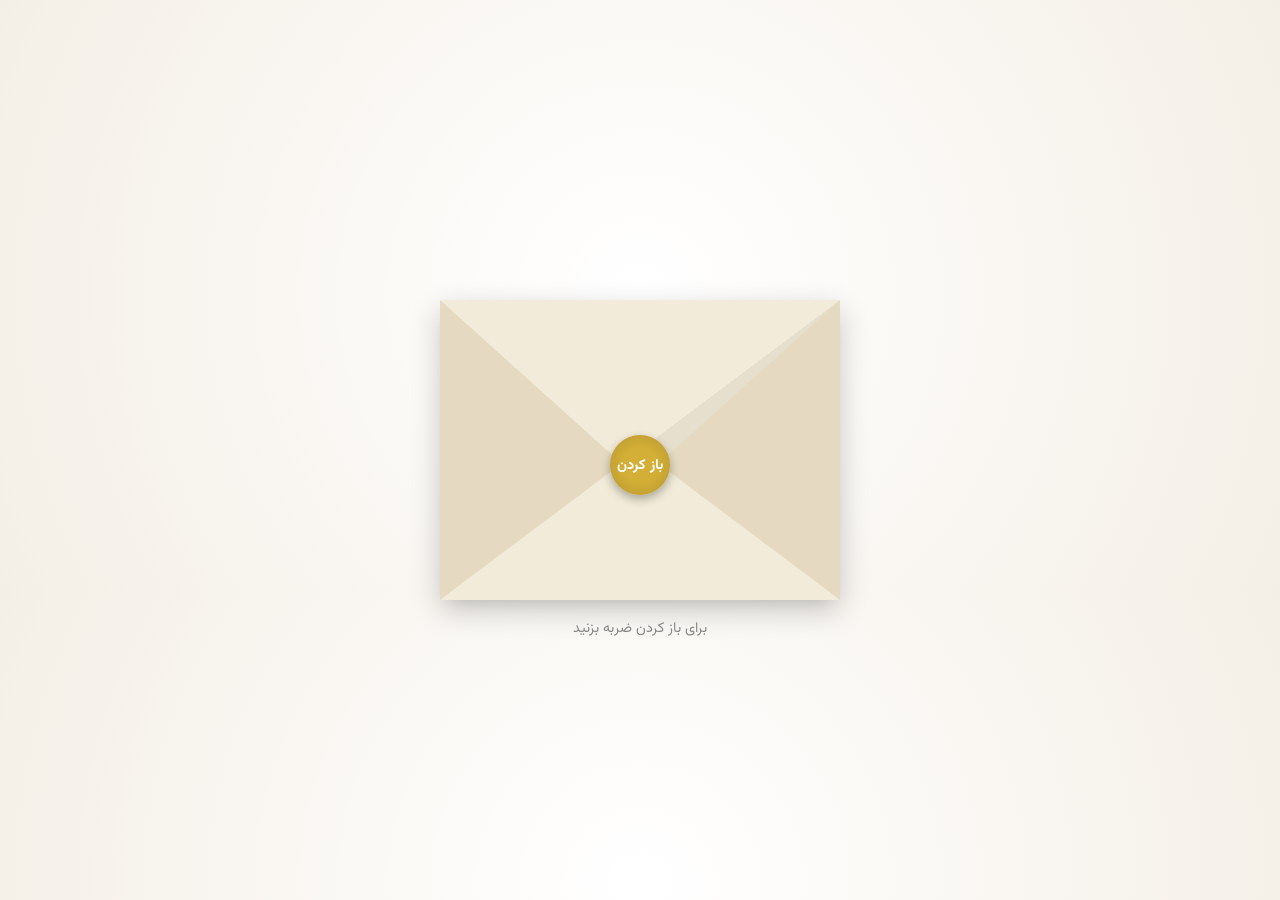
==== wedding-invitation/index.html @ ef35466e "first commit" ====
<!DOCTYPE html>
<html lang="fa" dir="rtl">

<head>
  <meta charset="UTF-8">
  <meta name="viewport" content="width=device-width, initial-scale=1.0">
  <title>کارت دعوت عروسی</title>
  
  <!-- Open Graph / Telegram / WhatsApp Link Preview -->
  <meta property="og:type" content="website">
  <meta property="og:url" content="https://your-website-domain.com/">
  <meta property="og:title" content="کارت دعوت عروسی | فاطمه و امیرحسین">
  <meta property="og:description" content="با کمال میل و افتخار، شما را به جشن پیوند آسمانی‌مان دعوت می‌کنیم. منتظر حضور گرمتان هستیم.">
  <meta property="og:image" content="https://your-website-domain.com/floral_decoration_1787038415938.jpg">

  <!-- Twitter Card -->
  <meta name="twitter:card" content="summary_large_image">
  <meta name="twitter:title" content="کارت دعوت عروسی | فاطمه و امیرحسین">
  <meta name="twitter:description" content="با کمال میل و افتخار، شما را به جشن پیوند آسمانی‌مان دعوت می‌کنیم. منتظر حضور گرمتان هستیم.">
  <meta name="twitter:image" content="https://your-website-domain.com/floral_decoration_1787038415938.jpg">
  <link rel="preconnect" href="https://fonts.googleapis.com">
  <link rel="preconnect" href="https://fonts.gstatic.com" crossorigin>
  <link
    href="https://fonts.googleapis.com/css2?family=Katibeh&family=Noto+Nastaliq+Urdu:wght@400;700&family=Vazirmatn:wght@300;400;700&display=swap"
    rel="stylesheet">
  <link rel="stylesheet" href="style.css">
</head>

<body>

  <!-- Fixed Pocket Background -->
  <div class="pocket-fixed pocket-back">
    <div class="envelope-back"></div>
  </div>

  <!-- Scrollable Paper -->
  <div class="card-container">
    <div class="card" id="invitationCard">
      <div class="card-background" style="background-image: url('floral_decoration_1787038415938.jpg');"></div>
      <div class="content fade-in">
        <h1 class="title">یا لطیف</h1>

        <p class="greeting">مهمان عزیز</p>
        <h2 class="invitee-name" id="inviteeName">مهمان عزیز</h2>

        <p class="poem">
          خانه‌ای ساخته‌ایم، سایبانش همه عشق<br>
          زیر پا فرش غرور، در حصارش همه نور<br>
          به دعوت عشق، منتظر حضور گرمتان هستیم.
        </p>

        <div class="names-couple">
          <span class="name">فاطمه</span>
          <span class="and">و</span>
          <span class="name">امیرحسین</span>
        </div>

        <div class="details">
          <div class="detail-item">
            <span class="icon">📅</span>
            <p>یکشنبه، ۸ شهریور ۱۴۰۵</p>
          </div>
          <div class="detail-item">
            <span class="icon">⏰</span>
            <p>از ساعت ۱۷ الی ۱۹</p>
          </div>
        </div>

        <div class="location-section">
          <h3>مکان برگزاری</h3>
          <p class="address">چهاراه سپهسالار،ابتدای خیابان ارباب،بعد از بانک سپه،ساختمان مهرآیین،خانه عقد هور</p>

          <div class="action-buttons">
            <button id="openMapModal" class="btn btn-primary pulse">
              <span class="btn-icon">📍</span>
              مسیریابی
            </button>
          </div>
        </div>
      </div>
    </div>
  </div>

  <!-- Fixed Pocket Front -->
  <div class="pocket-fixed pocket-front">
    <div class="envelope-front"></div>
    <div class="envelope-flap-bottom"></div>
    <div class="envelope-flap-left"></div>
    <div class="envelope-flap-right"></div>
    <div class="tap-hint" id="tapHint">برای باز کردن ضربه بزنید</div>
  </div>

  <!-- Background Music -->
  <audio id="bgMusic" loop>
    <source src="music.mp3" type="audio/mpeg">
  </audio>

  <!-- Fixed Pocket Flap (Separated for perfect z-index layering) -->
  <div class="pocket-fixed pocket-flap" id="pocketFlap">
    <div class="envelope-flap-top" id="flapTop"></div>
    <div class="seal">باز کردن</div>
  </div>

  <!-- Map Selection Modal -->
  <div class="map-modal-overlay" id="mapModal">
    <div class="map-modal-content">
      <div class="modal-header">
        <h3>انتخاب مسیریاب</h3>
        <button class="close-modal" id="closeMapModal">&times;</button>
      </div>
      <div class="map-apps-list">
        <a href="https://maps.app.goo.gl/pGgdstz48qLT68SB9?g_st=atm" target="_blank" class="map-app-btn google-maps">
          <span class="app-icon">🗺️</span>
          گوگل مپس (Google Maps)
        </a>
        <a href="nshn://build/route?lat=32.62888&lng=51.66699" target="_blank" class="map-app-btn neshan">
          <span class="app-icon">🧭</span>
          نشان (Neshan)
        </a>
        <a href="balad://app?lat=32.62888&lng=51.66699" target="_blank" class="map-app-btn balad">
          <span class="app-icon">📍</span>
          بلد (Balad)
        </a>
      </div>
    </div>
  </div>

  <script src="script.js"></script>
</body>

</html>
---- wedding-invitation/style.css ----
:root {
    --primary-color: #d4af37; /* Gold */
    --primary-dark: #b5952f;
    --text-color: #333333;
    --bg-color: #fcfbf8;
    --envelope-color: #f2ebd9;
    --envelope-dark: #e5dac1;
    --envelope-shadow: rgba(0, 0, 0, 0.2);
    --card-bg: #ffffff;
}

* {
    box-sizing: border-box;
    margin: 0;
    padding: 0;
}

body {
    font-family: 'Vazirmatn', sans-serif;
    background-color: var(--bg-color);
    color: var(--text-color);
    background-image: radial-gradient(circle at center, #ffffff 0%, #f4efe6 100%);
    overflow-x: hidden;
}

/* --- The Pocket (Fixed to Center) --- */

.pocket-fixed {
    position: fixed;
    top: 50%;
    left: 50%;
    transform: translate(-50%, -50%);
    width: 320px;
    height: 240px;
    pointer-events: none;
}

/* 1. Back Layer */
.pocket-back {
    z-index: 1;
}

.envelope-back {
    position: absolute;
    width: 100%;
    height: 100%;
    background-color: var(--envelope-color);
    border-radius: 4px;
    box-shadow: 0 10px 30px var(--envelope-shadow);
}

/* 2. Front Layer */
.pocket-front {
    z-index: 3;
}

.envelope-front {
    position: absolute;
    width: 100%;
    height: 100%;
    background-color: transparent;
}

/* Flap shapes using borders */
.envelope-flap-bottom {
    position: absolute;
    bottom: 0; left: 0;
    width: 0; height: 0;
    border-left: 160px solid transparent;
    border-right: 160px solid transparent;
    border-bottom: 120px solid var(--envelope-color);
    pointer-events: auto;
}

.envelope-flap-left {
    position: absolute;
    top: 0; left: 0;
    width: 0; height: 0;
    border-top: 120px solid transparent;
    border-bottom: 120px solid transparent;
    border-left: 160px solid var(--envelope-dark);
    pointer-events: auto;
}

.envelope-flap-right {
    position: absolute;
    top: 0; right: 0;
    width: 0; height: 0;
    border-top: 120px solid transparent;
    border-bottom: 120px solid transparent;
    border-right: 160px solid var(--envelope-dark);
    pointer-events: auto;
}

/* 3. The Top Flap */
.pocket-flap {
    z-index: 4;
    perspective: 1200px;
    transition: z-index 0s 0.4s;
}

body.open-flap .pocket-flap {
    z-index: 0;
}

.envelope-flap-top {
    position: absolute;
    top: 0; left: 0; width: 100%; height: 100%;
    transform-origin: top;
    transition: transform 0.8s ease-in-out;
    background: linear-gradient(to bottom right, transparent 50%, rgba(0,0,0,0.05) 50%);
    clip-path: polygon(0 0, 100% 0, 50% 60%);
    background-color: var(--envelope-color);
    cursor: pointer;
    pointer-events: auto;
}

body.open-flap .envelope-flap-top {
    transform: rotateX(180deg);
    cursor: default;
}

/* The Seal */
.seal {
    position: absolute;
    top: 55%;
    left: 50%;
    transform: translate(-50%, -50%);
    width: 60px;
    height: 60px;
    background: radial-gradient(circle, var(--primary-color) 40%, var(--primary-dark) 100%);
    border-radius: 50%;
    color: white;
    display: flex;
    justify-content: center;
    align-items: center;
    font-size: 0.9rem;
    font-weight: bold;
    box-shadow: 0 4px 10px rgba(0,0,0,0.3);
    transition: opacity 0.4s ease;
    pointer-events: none; /* Let clicks pass through to the flap */
}

body.open-flap .seal {
    opacity: 0;
}

.tap-hint {
    position: absolute;
    bottom: -40px;
    width: 100%;
    text-align: center;
    color: #888;
    font-size: 0.9rem;
    animation: pulseHint 2s infinite;
}

body.open-flap .tap-hint {
    display: none;
}

@keyframes pulseHint {
    0%, 100% { opacity: 0.5; }
    50% { opacity: 1; }
}


/* --- The Scrollable Paper --- */

.card-container {
    position: relative;
    z-index: 2; /* Sits exactly between back pocket (1) and front pocket (3) */
    width: 100%;
    display: flex;
    justify-content: center;
    margin-top: calc(50vh - 110px); 
    transition: transform 0.6s ease-in-out, margin-top 0.8s ease-in-out;
}

/* STEP 2: Paper pulls OUT of the pocket completely */
body.paper-pull-up .card-container {
    transform: translateY(-400px);
}

/* STEP 3: Paper comes FORWARD and drops DOWN on top of the pocket */
body.paper-drop-down .card-container {
    z-index: 5; /* Bring over the front pocket */
    transform: translateY(0); /* Reset transform */
    margin-top: 10vh; /* Drop down to top of screen */
    margin-bottom: 20vh; /* Scroll room */
}

.card {
    position: relative;
    width: 300px; /* Slightly narrower than pocket */
    max-height: 220px; /* Folded size inside pocket */
    background-color: var(--card-bg);
    border-radius: 8px;
    box-shadow: 0 0 15px rgba(0,0,0,0.1);
    overflow: hidden;
    transform: translateY(10px); /* Align perfectly inside pocket */
    transition: max-height 1.5s ease-in-out, transform 0.6s ease-in-out;
}

body.paper-drop-down .card {
    max-height: 2500px; /* Unroll the paper fully */
    transform: translateY(0); /* Sit perfectly */
}

/* Card Content Styling */
.card-background {
    position: absolute;
    top: 0; left: 0; width: 100%; height: 100%;
    background-size: cover;
    background-position: center;
    opacity: 0.15;
    z-index: 0;
}

.content {
    position: relative;
    z-index: 1;
    display: flex;
    flex-direction: column;
    justify-content: flex-start;
    gap: 15px;
    align-items: center;
    padding: 30px 15px;
    text-align: center;
}

h1.title {
    font-family: 'Noto Nastaliq Urdu', serif;
    font-size: 2.2rem;
    color: var(--primary-color);
    margin-bottom: 5px;
    margin-top: 15px;
}

.greeting {
    font-size: 0.8rem;
    color: #666;
}

.invitee-name {
    font-family: 'Noto Nastaliq Urdu', serif;
    font-size: 2rem;
    color: var(--primary-dark);
    border-bottom: 1px solid var(--primary-color);
    padding-bottom: 5px;
    display: inline-block;
    min-width: 150px;
    line-height: 1.6;
}

.poem {
    font-family: 'Noto Nastaliq Urdu', serif;
    font-size: 1.2rem;
    line-height: 2.5;
    color: #555;
    margin: 10px 0;
}

.names-couple {
    display: flex;
    align-items: center;
    justify-content: center;
    gap: 15px;
    font-family: 'Noto Nastaliq Urdu', serif;
    font-size: 2.5rem;
    color: var(--primary-color);
    margin: 15px 0;
}

.names-couple .and {
    font-size: 1.2rem;
    color: #888;
    font-family: 'Vazirmatn', sans-serif;
}

.details {
    background: rgba(212, 175, 55, 0.05);
    border-radius: 12px;
    padding: 10px;
    width: 100%;
    border: 1px dashed rgba(212, 175, 55, 0.3);
}

.detail-item {
    display: flex;
    align-items: center;
    justify-content: center;
    gap: 8px;
    font-size: 1rem;
    margin: 5px 0;
}

.location-section {
    width: 100%;
    margin-top: 10px;
    padding-bottom: 40px;
}

.location-section h3 {
    font-family: 'Noto Nastaliq Urdu', serif;
    font-size: 1.8rem;
    color: var(--primary-dark);
    margin-bottom: 5px;
}

.address {
    font-size: 0.8rem;
    color: #555;
    margin-bottom: 15px;
}

/* Buttons */
.action-buttons {
    display: flex;
    flex-direction: column;
    gap: 8px;
    width: 100%;
}

.btn {
    display: flex;
    align-items: center;
    justify-content: center;
    gap: 8px;
    text-decoration: none;
    padding: 10px 15px;
    border-radius: 50px;
    font-size: 0.9rem;
    font-weight: 700;
    transition: all 0.3s ease;
    border: none;
    cursor: pointer;
    width: 100%;
}

.btn-primary {
    background: linear-gradient(135deg, var(--primary-color), var(--primary-dark));
    color: white;
    box-shadow: 0 4px 15px rgba(212, 175, 55, 0.4);
}

.btn-primary:hover {
    box-shadow: 0 6px 20px rgba(212, 175, 55, 0.6);
    transform: translateY(-2px);
}

.btn-secondary {
    background: white;
    color: var(--primary-dark);
    border: 1px solid var(--primary-color);
}

.btn-secondary:hover {
    background: #fdfaf2;
}

/* Responsive Desktop Tweaks */
@media (min-width: 501px) {
    .pocket-fixed {
        width: 400px;
        height: 300px;
    }
    .envelope-flap-bottom {
        border-left: 200px solid transparent;
        border-right: 200px solid transparent;
        border-bottom: 150px solid var(--envelope-color);
    }
    .envelope-flap-left {
        border-top: 150px solid transparent;
        border-bottom: 150px solid transparent;
        border-left: 200px solid var(--envelope-dark);
    }
    .envelope-flap-right {
        border-top: 150px solid transparent;
        border-bottom: 150px solid transparent;
        border-right: 200px solid var(--envelope-dark);
    }
    .card-container {
        margin-top: calc(50vh - 140px);
    }
    .card {
        width: 380px;
        max-height: 280px;
    }
}

/* --- Map Modal --- */
.map-modal-overlay {
    position: fixed;
    top: 0; left: 0; width: 100%; height: 100%;
    background: rgba(0, 0, 0, 0.6);
    backdrop-filter: blur(4px);
    z-index: 100;
    display: flex;
    justify-content: center;
    align-items: flex-end;
    opacity: 0;
    pointer-events: none;
    transition: opacity 0.3s ease;
}

.map-modal-overlay.active {
    opacity: 1;
    pointer-events: auto;
}

.map-modal-content {
    background: white;
    width: 100%;
    max-width: 400px;
    border-radius: 20px 20px 0 0;
    padding: 25px 20px 40px;
    transform: translateY(100%);
    transition: transform 0.4s cubic-bezier(0.175, 0.885, 0.32, 1.275);
    box-shadow: 0 -5px 25px rgba(0,0,0,0.2);
}

.map-modal-overlay.active .map-modal-content {
    transform: translateY(0);
}

.modal-header {
    display: flex;
    justify-content: space-between;
    align-items: center;
    margin-bottom: 20px;
}

.modal-header h3 {
    font-size: 1.2rem;
    color: var(--primary-dark);
}

.close-modal {
    background: none;
    border: none;
    font-size: 2rem;
    color: #888;
    cursor: pointer;
    line-height: 1;
}

.map-apps-list {
    display: flex;
    flex-direction: column;
    gap: 12px;
}

.map-app-btn {
    display: flex;
    align-items: center;
    gap: 15px;
    padding: 15px;
    border-radius: 12px;
    text-decoration: none;
    color: #333;
    font-weight: bold;
    background: #f9f9f9;
    border: 1px solid #eee;
    transition: all 0.2s;
}

.map-app-btn:hover {
    background: #f0f0f0;
    transform: scale(1.02);
}

.app-icon {
    font-size: 1.5rem;
}
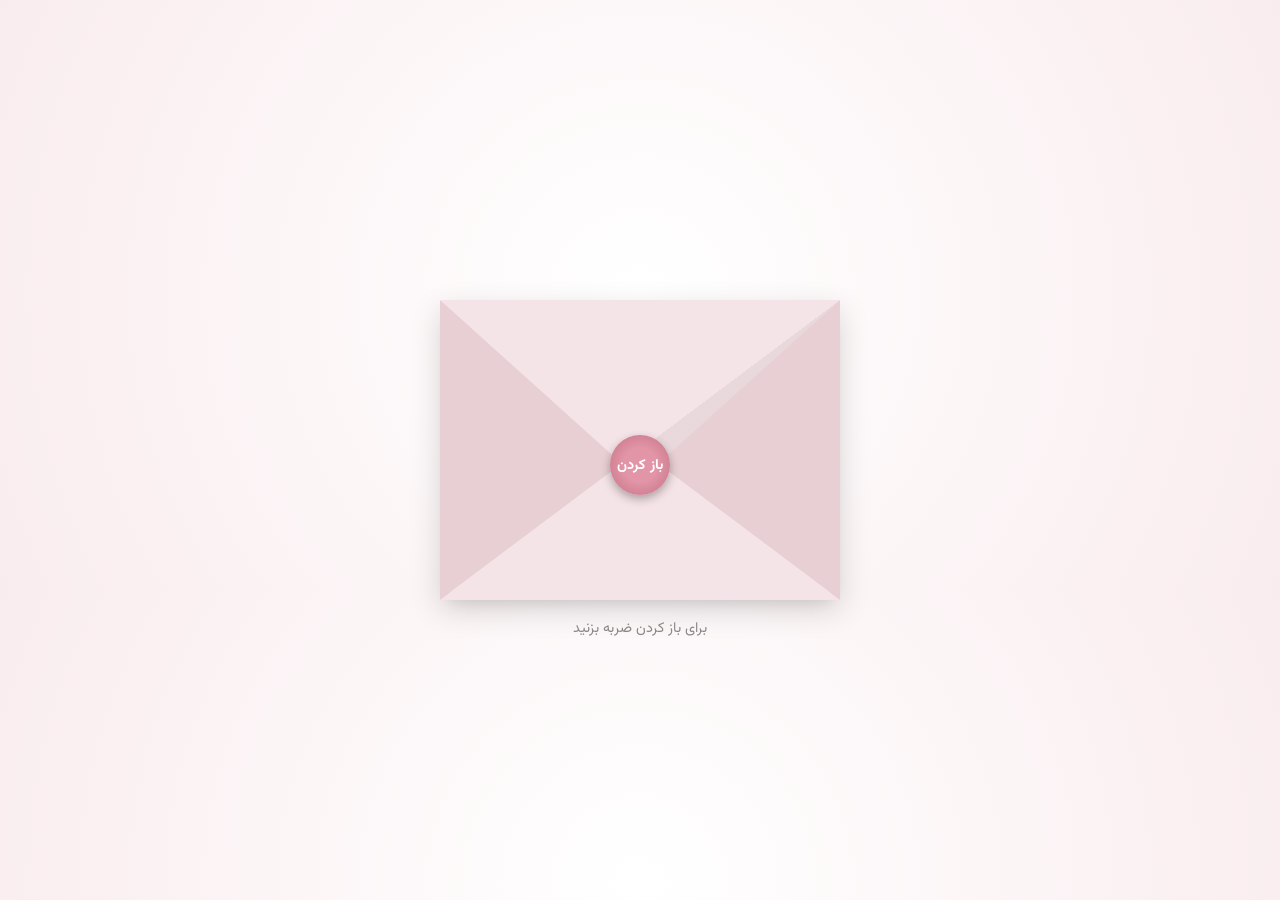
==== commit 896f07cd: "fix" ====
--- a/wedding-invitation/index.html
+++ b/wedding-invitation/index.html
@@ -55,6 +55,8 @@
           <span class="name">امیرحسین</span>
         </div>
 
+        <!-- <p class="reception-text">به صرف شربت و شیرینی</p> -->
+
         <div class="details">
           <div class="detail-item">
             <span class="icon">📅</span>
@@ -63,6 +65,9 @@
           <div class="detail-item">
             <span class="icon">⏰</span>
             <p>از ساعت ۱۷ الی ۱۹</p>
+          </div>
+           <div class="detail-item">
+            <p>به صرف:شیرینی و شربت</p>
           </div>
         </div>
 
--- a/wedding-invitation/style.css
+++ b/wedding-invitation/style.css
@@ -1,11 +1,11 @@
 :root {
-    --primary-color: #d4af37; /* Gold */
-    --primary-dark: #b5952f;
-    --text-color: #333333;
-    --bg-color: #fcfbf8;
-    --envelope-color: #f2ebd9;
-    --envelope-dark: #e5dac1;
-    --envelope-shadow: rgba(0, 0, 0, 0.2);
+    --primary-color: #e295a7; /* Mellow Pink */
+    --primary-dark: #c27284;
+    --text-color: #4a3f42;
+    --bg-color: #fcf8f9;
+    --envelope-color: #f5e4e7;
+    --envelope-dark: #e8cfd3;
+    --envelope-shadow: rgba(0, 0, 0, 0.15);
     --card-bg: #ffffff;
 }
 
@@ -19,7 +19,7 @@
     font-family: 'Vazirmatn', sans-serif;
     background-color: var(--bg-color);
     color: var(--text-color);
-    background-image: radial-gradient(circle at center, #ffffff 0%, #f4efe6 100%);
+    background-image: radial-gradient(circle at center, #ffffff 0%, #f9ecee 100%);
     overflow-x: hidden;
 }
 
@@ -107,7 +107,7 @@
     position: absolute;
     top: 0; left: 0; width: 100%; height: 100%;
     transform-origin: top;
-    transition: transform 0.8s ease-in-out;
+    transition: transform 1.5s ease-in-out;
     background: linear-gradient(to bottom right, transparent 50%, rgba(0,0,0,0.05) 50%);
     clip-path: polygon(0 0, 100% 0, 50% 60%);
     background-color: var(--envelope-color);
@@ -174,7 +174,7 @@
     display: flex;
     justify-content: center;
     margin-top: calc(50vh - 110px); 
-    transition: transform 0.6s ease-in-out, margin-top 0.8s ease-in-out;
+    transition: transform 1.5s ease-in-out, margin-top 1.5s ease-in-out;
 }
 
 /* STEP 2: Paper pulls OUT of the pocket completely */
@@ -199,7 +199,7 @@
     box-shadow: 0 0 15px rgba(0,0,0,0.1);
     overflow: hidden;
     transform: translateY(10px); /* Align perfectly inside pocket */
-    transition: max-height 1.5s ease-in-out, transform 0.6s ease-in-out;
+    transition: max-height 1.5s ease-in-out, transform 1.5s ease-in-out;
 }
 
 body.paper-drop-down .card {
@@ -278,12 +278,19 @@
     font-family: 'Vazirmatn', sans-serif;
 }
 
+.reception-text {
+    font-family: 'Noto Nastaliq Urdu', serif;
+    font-size: 1.6rem;
+    color: var(--primary-dark);
+    margin: 5px 0 15px 0;
+}
+
 .details {
-    background: rgba(212, 175, 55, 0.05);
+    background: rgba(226, 149, 167, 0.05);
     border-radius: 12px;
     padding: 10px;
     width: 100%;
-    border: 1px dashed rgba(212, 175, 55, 0.3);
+    border: 1px dashed rgba(226, 149, 167, 0.4);
 }
 
 .detail-item {
@@ -341,11 +348,11 @@
 .btn-primary {
     background: linear-gradient(135deg, var(--primary-color), var(--primary-dark));
     color: white;
-    box-shadow: 0 4px 15px rgba(212, 175, 55, 0.4);
+    box-shadow: 0 4px 15px rgba(226, 149, 167, 0.4);
 }
 
 .btn-primary:hover {
-    box-shadow: 0 6px 20px rgba(212, 175, 55, 0.6);
+    box-shadow: 0 6px 20px rgba(226, 149, 167, 0.6);
     transform: translateY(-2px);
 }
 
@@ -356,7 +363,7 @@
 }
 
 .btn-secondary:hover {
-    background: #fdfaf2;
+    background: #fdf5f7;
 }
 
 /* Responsive Desktop Tweaks */
